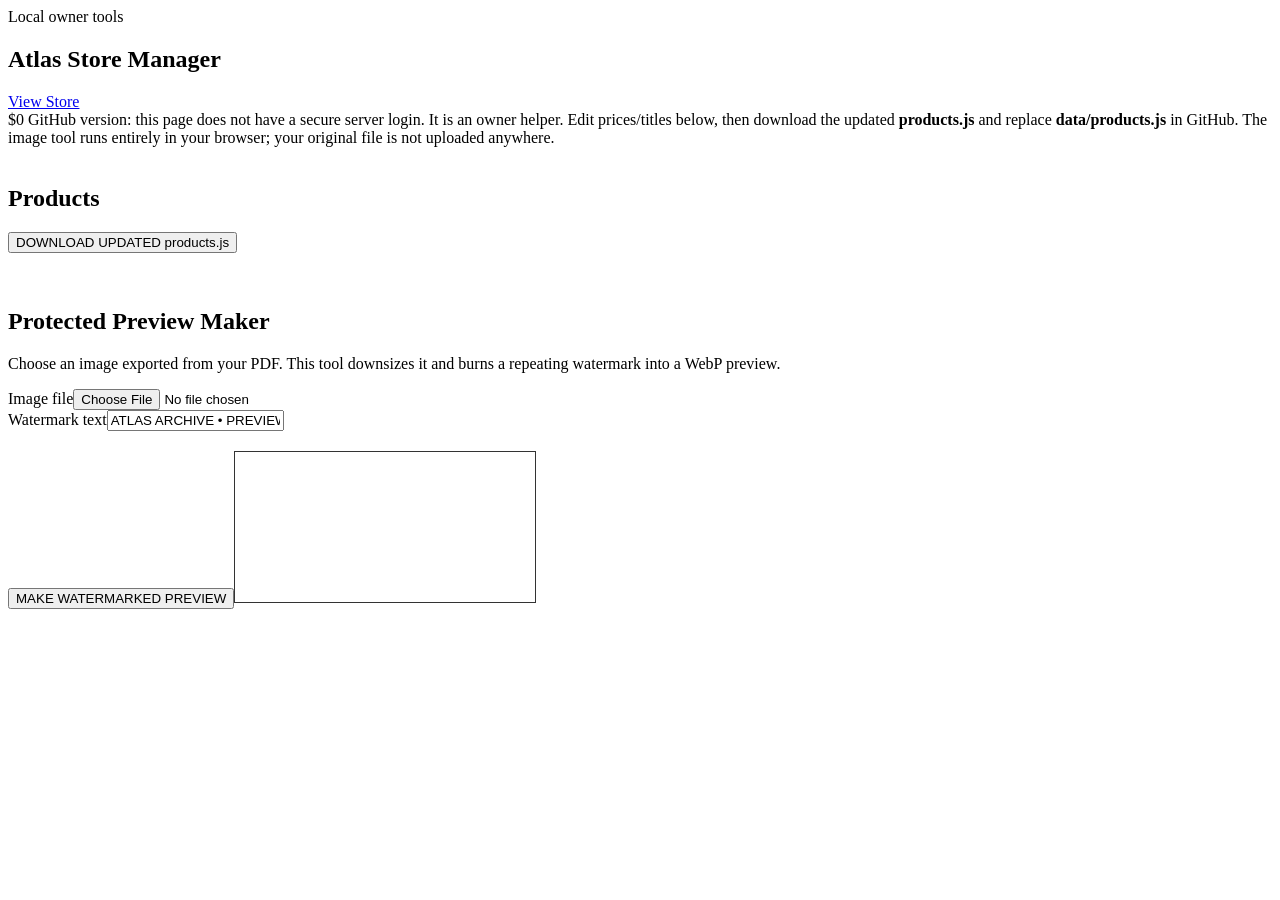
==== index.html @ 28c66abd "Add files via upload" ====
<!doctype html><html><head><meta charset="utf-8"><meta name="viewport" content="width=device-width,initial-scale=1"><title>Atlas Owner Tools</title><link rel="stylesheet" href="../css/store.css"></head><body><main class="wrap"><div class="sectionhead"><div><div class="eyebrow">Local owner tools</div><h2>Atlas Store Manager</h2></div><a class="btn ghost" href="../index.html">View Store</a></div><div class="notice">$0 GitHub version: this page does not have a secure server login. It is an owner helper. Edit prices/titles below, then download the updated <b>products.js</b> and replace <b>data/products.js</b> in GitHub. The image tool runs entirely in your browser; your original file is not uploaded anywhere.</div><h2 style="font-family:Georgia,serif;margin-top:38px">Products</h2><div id="products"></div><button onclick="downloadProducts()">DOWNLOAD UPDATED products.js</button><h2 style="font-family:Georgia,serif;margin-top:55px">Protected Preview Maker</h2><p class="meta">Choose an image exported from your PDF. This tool downsizes it and burns a repeating watermark into a WebP preview.</p><div class="field"><label>Image file</label><input type="file" id="imgfile" accept="image/*"></div><div class="field"><label>Watermark text</label><input id="wm" value="ATLAS ARCHIVE • PREVIEW • NOT FOR REPRODUCTION"></div><button onclick="makePreview()">MAKE WATERMARKED PREVIEW</button><canvas id="canvas" style="max-width:100%;margin-top:20px;border:1px solid #333"></canvas></main><script src="../data/products.js"></script><script>
let p=structuredClone(window.ATLAS_PRODUCTS);function draw(){products.innerHTML=p.map((x,i)=>`<div class="card" style="padding:18px;margin:12px 0"><div class="row"><b>${i+1}. ${x.title}</b><span>${x.id}</span></div><div class="field"><label>Title</label><input value="${x.title.replaceAll('"','&quot;')}" onchange="p[${i}].title=this.value"></div><div class="field"><label>Price CAD</label><input type="number" value="${x.price}" onchange="p[${i}].price=Number(this.value)"></div><div class="field"><label>Description</label><input value="${x.description.replaceAll('"','&quot;')}" onchange="p[${i}].description=this.value"></div></div>`).join('')}function downloadProducts(){let s='window.ATLAS_PRODUCTS = '+JSON.stringify(p,null,2)+';\n';let a=document.createElement('a');a.href=URL.createObjectURL(new Blob([s],{type:'text/javascript'}));a.download='products.js';a.click()}function makePreview(){let f=imgfile.files[0];if(!f)return alert('Choose an image first.');let im=new Image();im.onload=()=>{let max=1600,sc=Math.min(1,max/im.width,max/im.height),c=canvas;c.width=Math.round(im.width*sc);c.height=Math.round(im.height*sc);let x=c.getContext('2d');x.drawImage(im,0,0,c.width,c.height);x.save();x.globalAlpha=.24;x.fillStyle='#111';x.font='bold 34px system-ui';x.rotate(-Math.PI/9);for(let yy=-c.height;yy<c.height*2;yy+=180)for(let xx=-c.width;xx<c.width*2;xx+=760)x.fillText(wm.value,xx,yy);x.restore();c.toBlob(b=>{let a=document.createElement('a');a.href=URL.createObjectURL(b);a.download='atlas-preview.webp';a.textContent='DOWNLOAD PREVIEW';a.className='btn';a.style.display='inline-block';a.style.margin='15px 0';c.after(a)},'image/webp',.74)};im.src=URL.createObjectURL(f)}draw();</script></body></html>
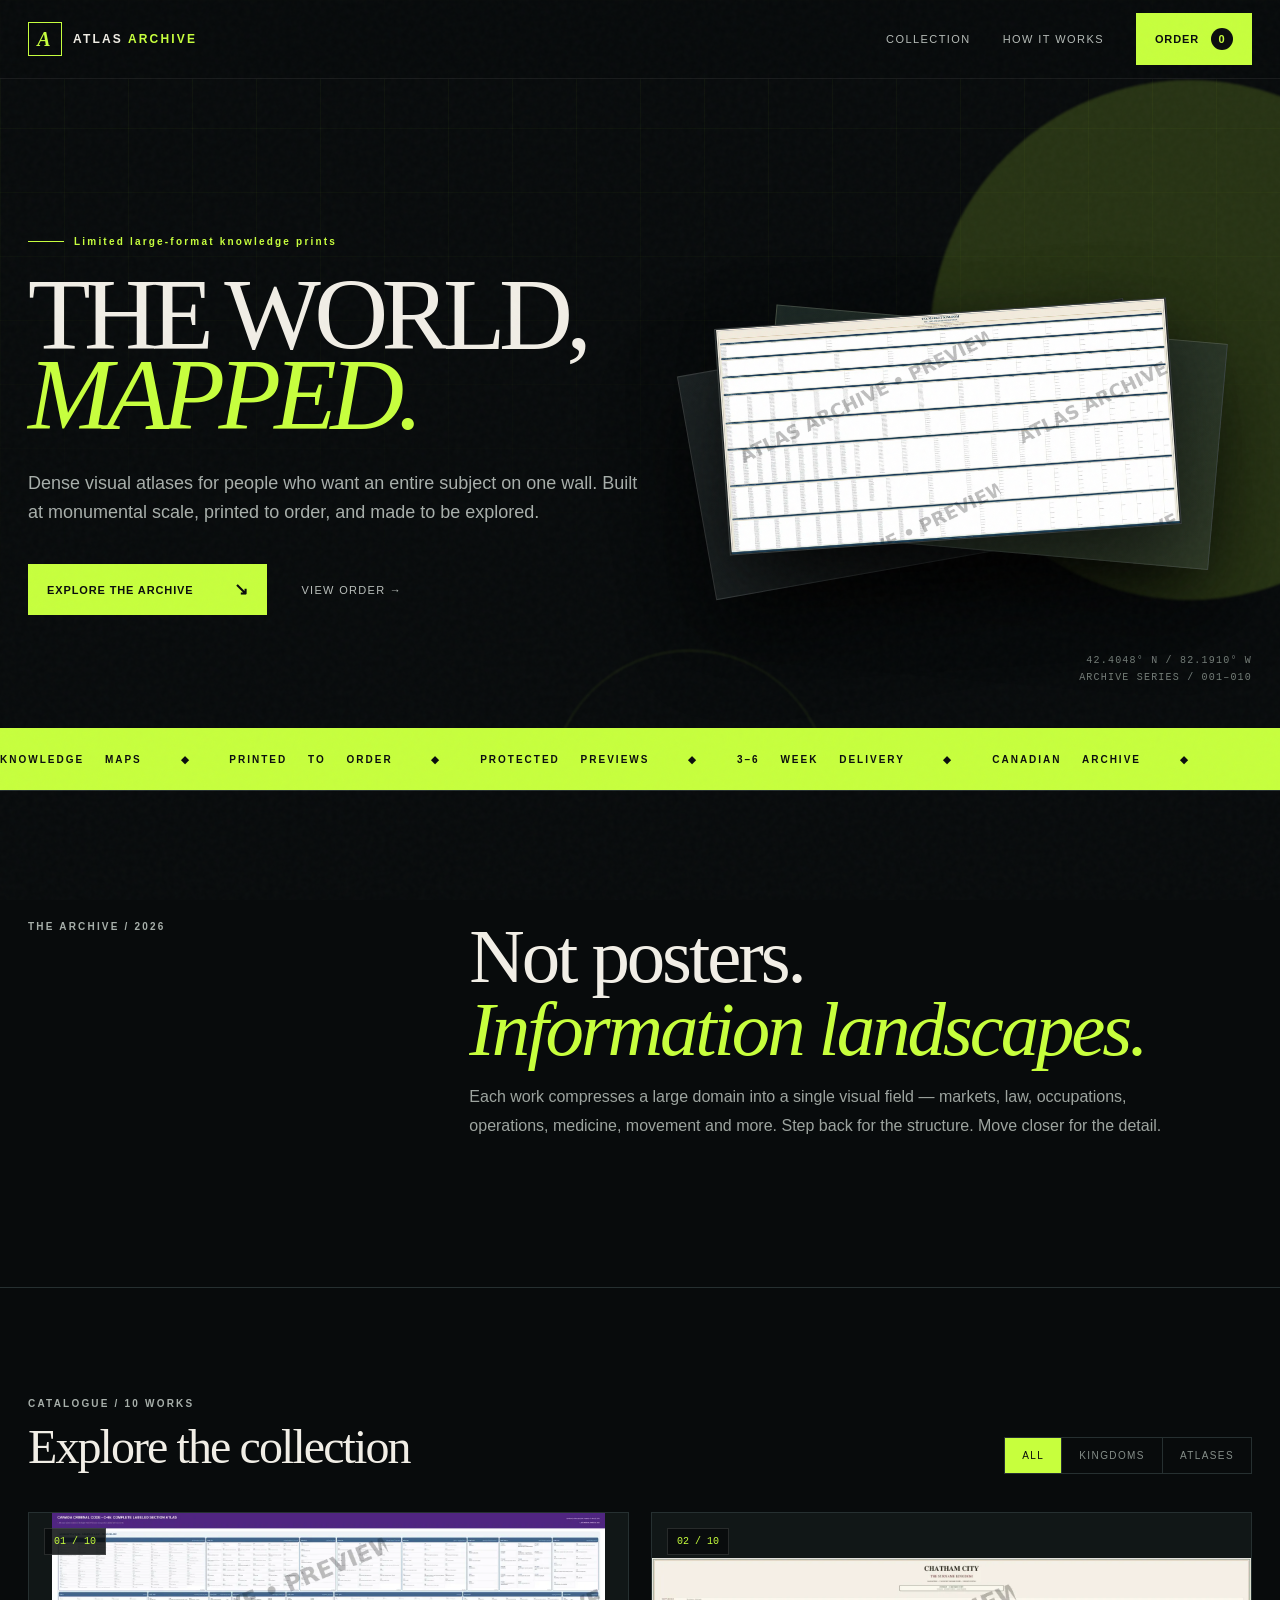
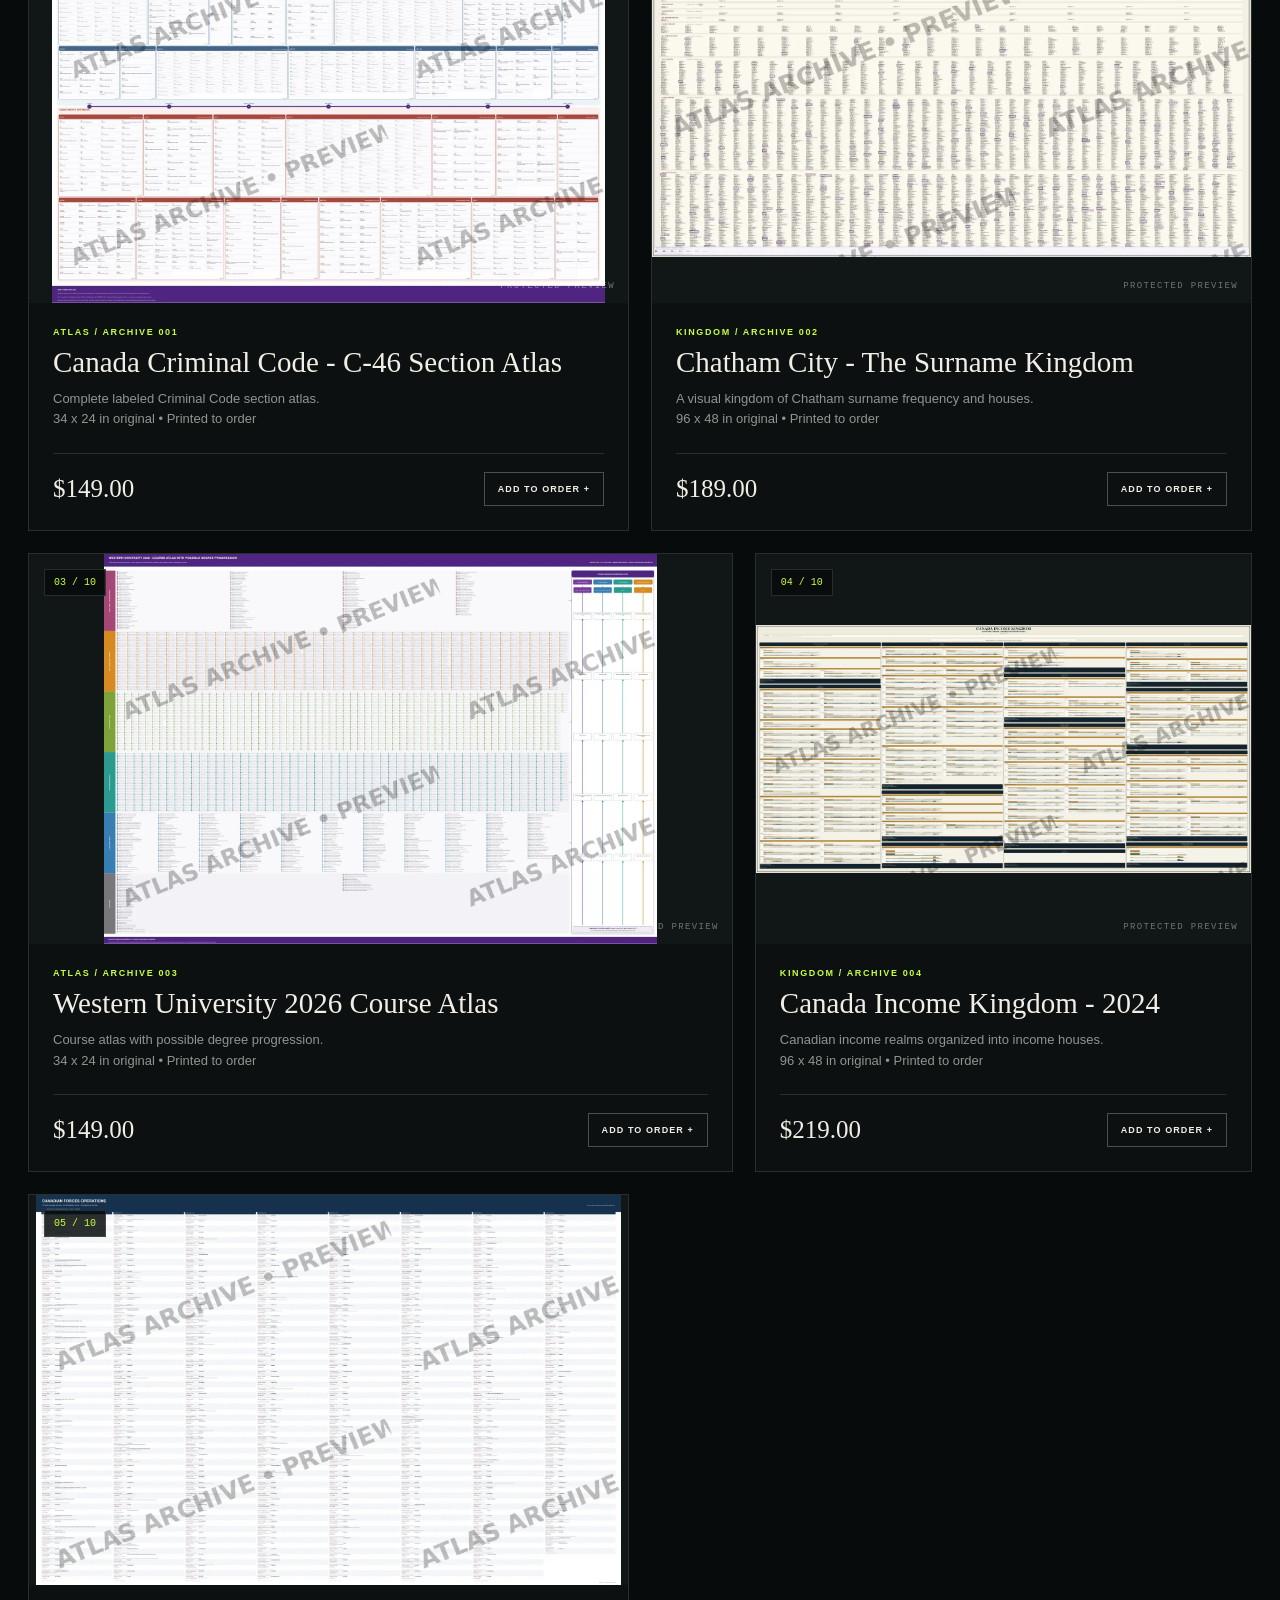
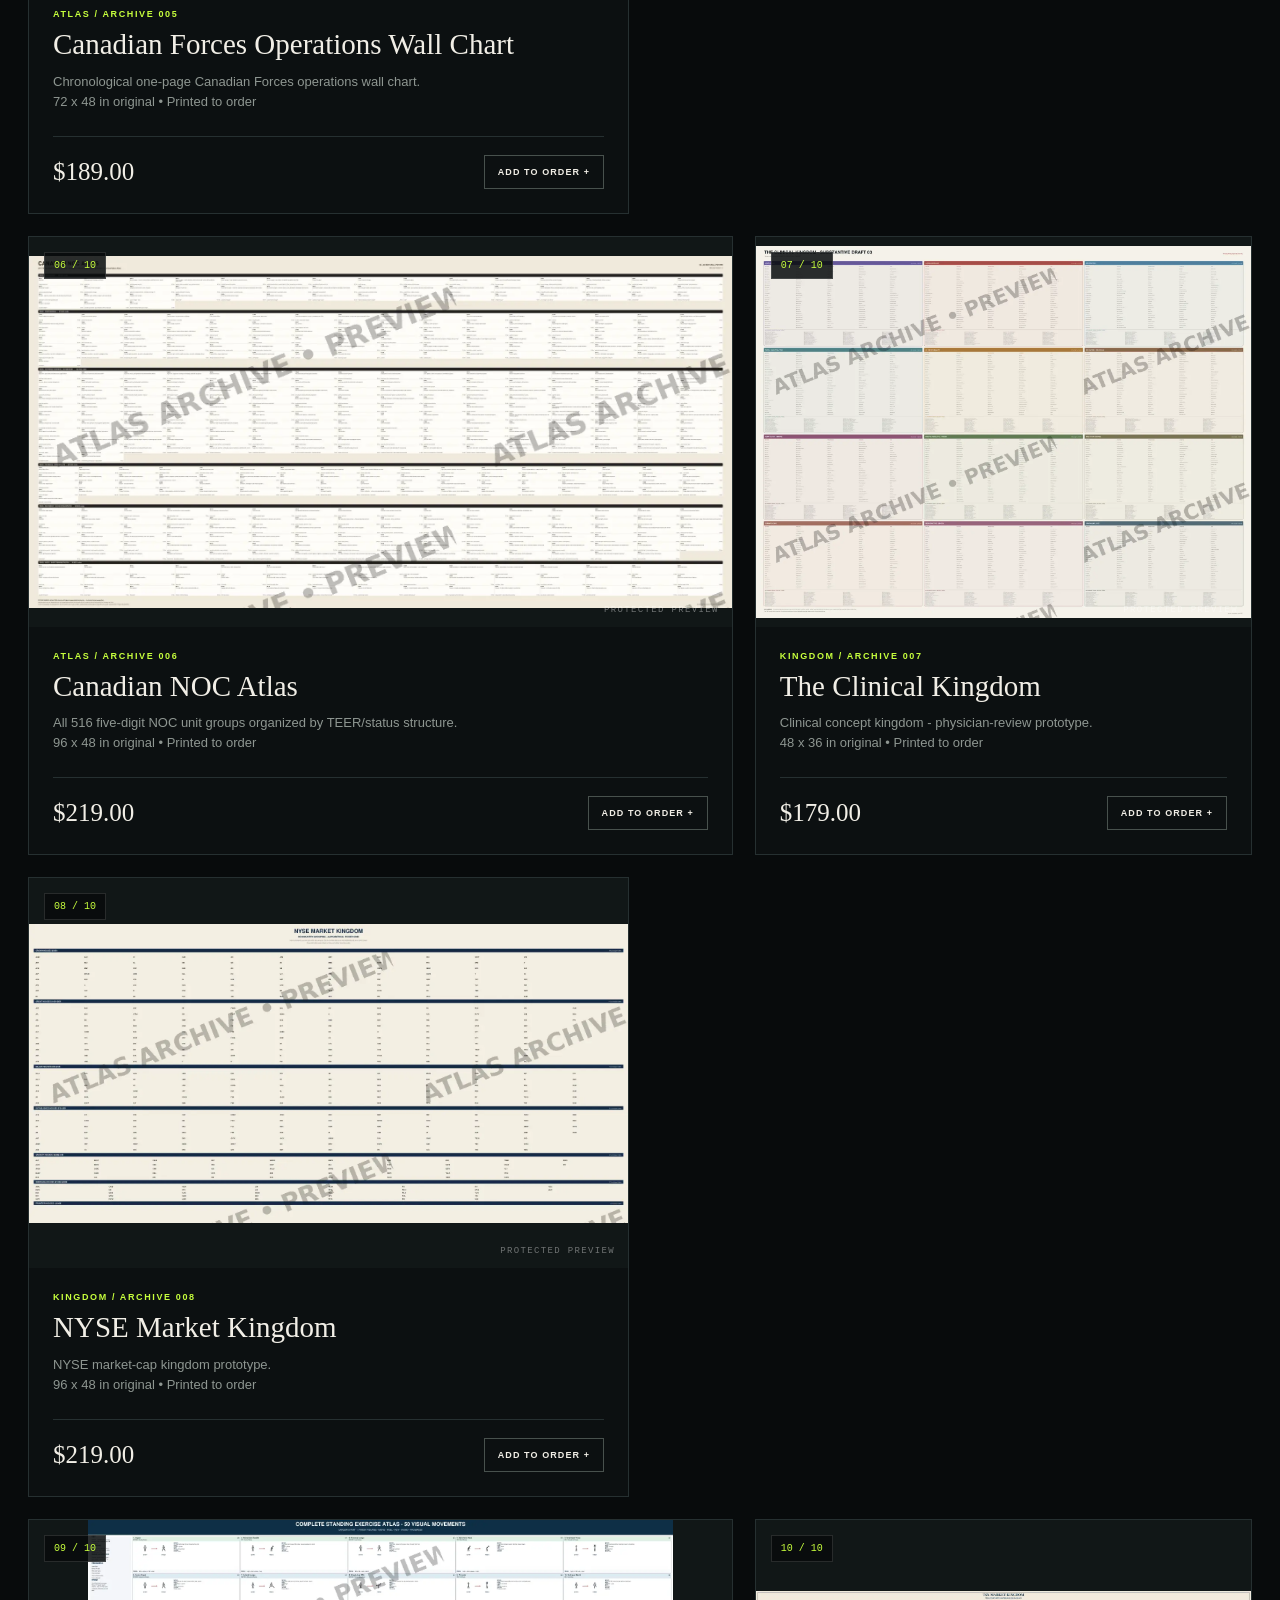
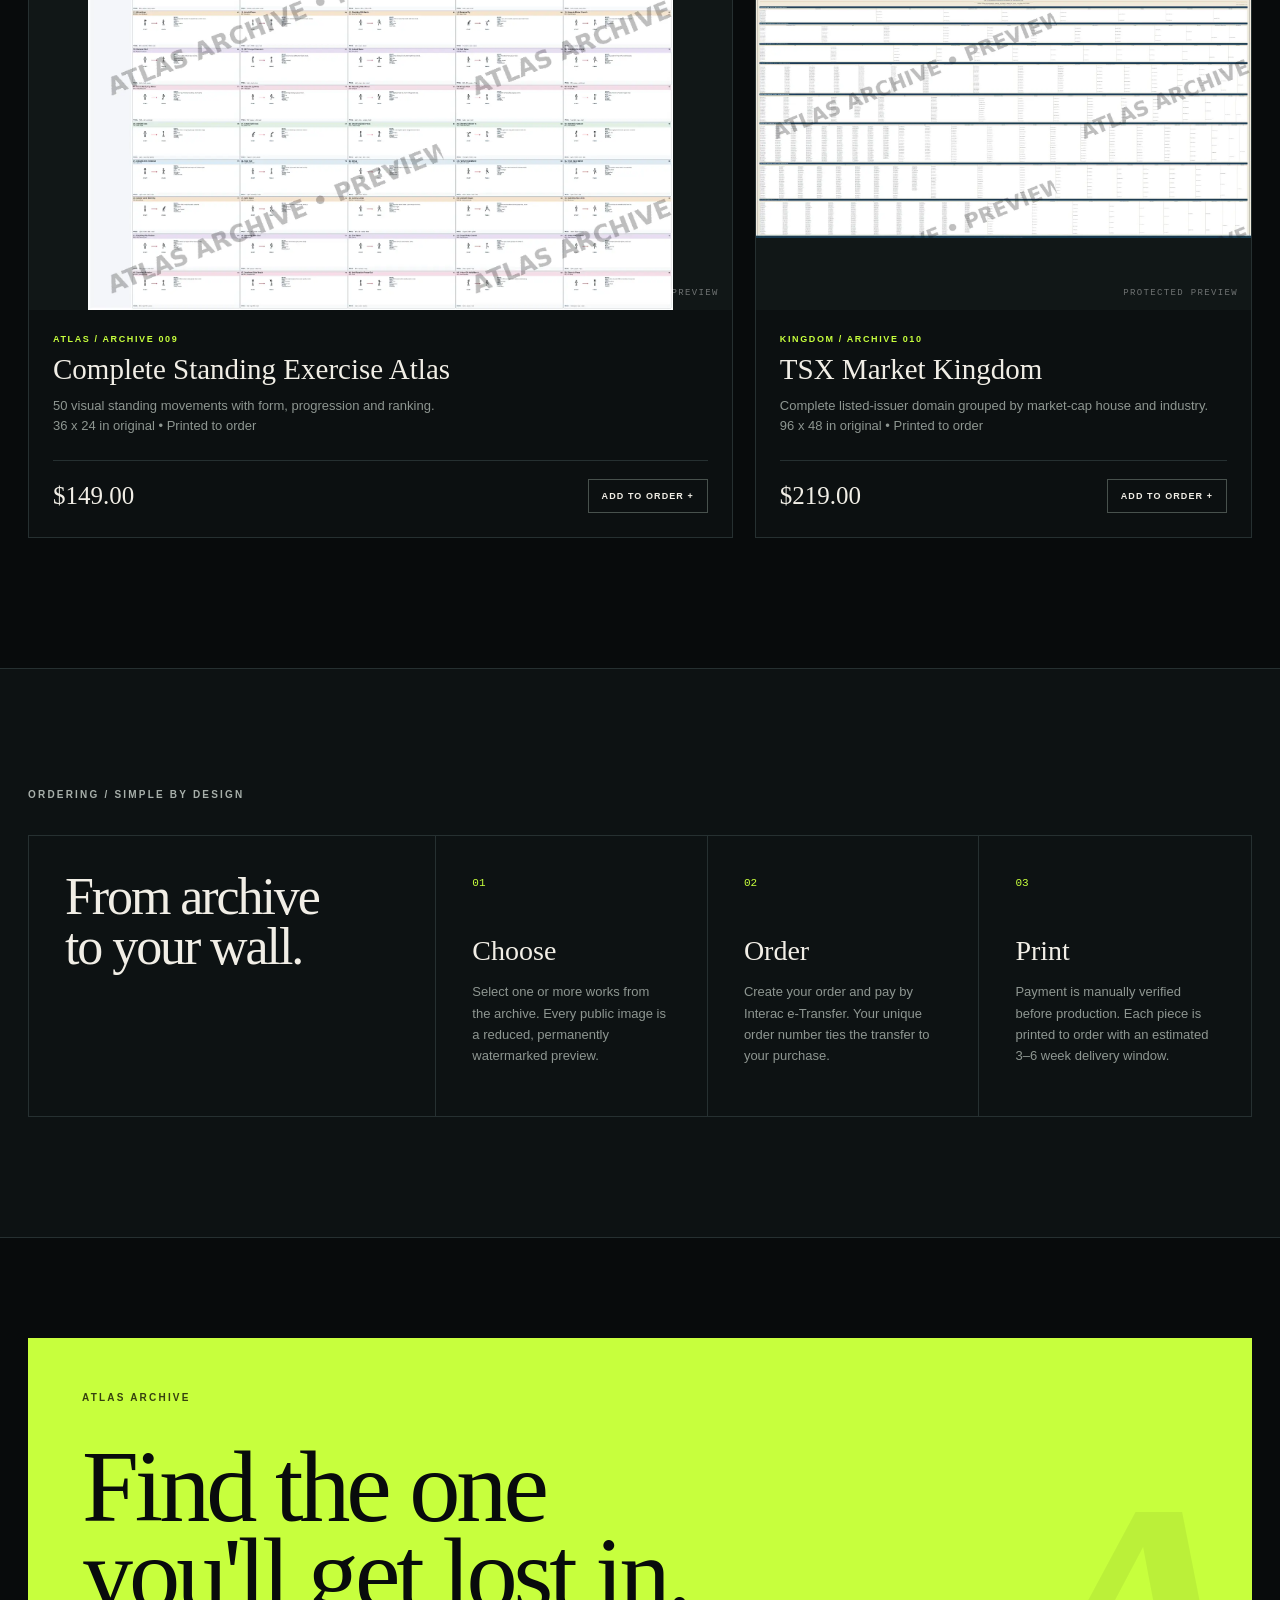
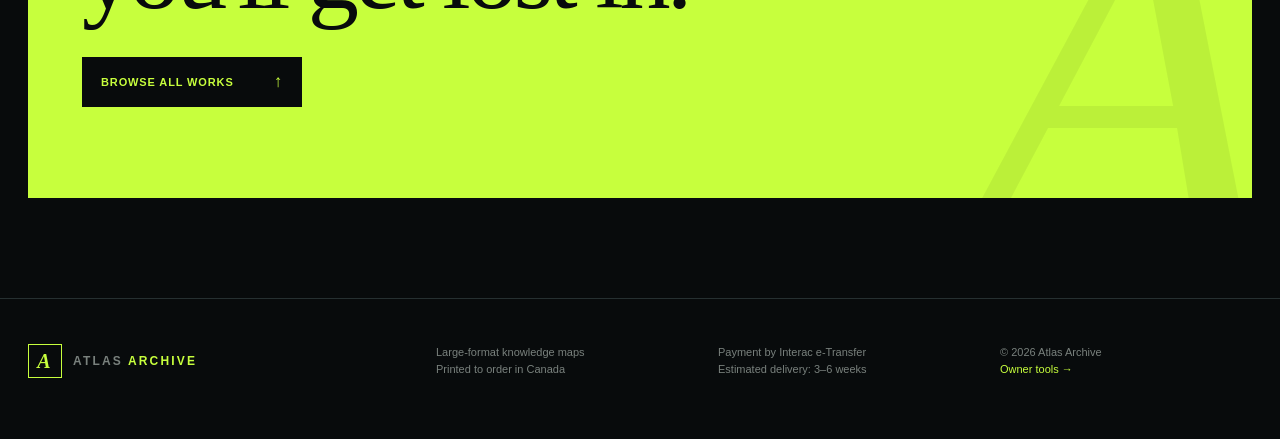
==== commit a46ebbcc: "Add files via upload" ====
--- a/index.html
+++ b/index.html
@@ -1,2 +1,10 @@
-<!doctype html><html><head><meta charset="utf-8"><meta name="viewport" content="width=device-width,initial-scale=1"><title>Atlas Owner Tools</title><link rel="stylesheet" href="../css/store.css"></head><body><main class="wrap"><div class="sectionhead"><div><div class="eyebrow">Local owner tools</div><h2>Atlas Store Manager</h2></div><a class="btn ghost" href="../index.html">View Store</a></div><div class="notice">$0 GitHub version: this page does not have a secure server login. It is an owner helper. Edit prices/titles below, then download the updated <b>products.js</b> and replace <b>data/products.js</b> in GitHub. The image tool runs entirely in your browser; your original file is not uploaded anywhere.</div><h2 style="font-family:Georgia,serif;margin-top:38px">Products</h2><div id="products"></div><button onclick="downloadProducts()">DOWNLOAD UPDATED products.js</button><h2 style="font-family:Georgia,serif;margin-top:55px">Protected Preview Maker</h2><p class="meta">Choose an image exported from your PDF. This tool downsizes it and burns a repeating watermark into a WebP preview.</p><div class="field"><label>Image file</label><input type="file" id="imgfile" accept="image/*"></div><div class="field"><label>Watermark text</label><input id="wm" value="ATLAS ARCHIVE • PREVIEW • NOT FOR REPRODUCTION"></div><button onclick="makePreview()">MAKE WATERMARKED PREVIEW</button><canvas id="canvas" style="max-width:100%;margin-top:20px;border:1px solid #333"></canvas></main><script src="../data/products.js"></script><script>
-let p=structuredClone(window.ATLAS_PRODUCTS);function draw(){products.innerHTML=p.map((x,i)=>`<div class="card" style="padding:18px;margin:12px 0"><div class="row"><b>${i+1}. ${x.title}</b><span>${x.id}</span></div><div class="field"><label>Title</label><input value="${x.title.replaceAll('"','&quot;')}" onchange="p[${i}].title=this.value"></div><div class="field"><label>Price CAD</label><input type="number" value="${x.price}" onchange="p[${i}].price=Number(this.value)"></div><div class="field"><label>Description</label><input value="${x.description.replaceAll('"','&quot;')}" onchange="p[${i}].description=this.value"></div></div>`).join('')}function downloadProducts(){let s='window.ATLAS_PRODUCTS = '+JSON.stringify(p,null,2)+';\n';let a=document.createElement('a');a.href=URL.createObjectURL(new Blob([s],{type:'text/javascript'}));a.download='products.js';a.click()}function makePreview(){let f=imgfile.files[0];if(!f)return alert('Choose an image first.');let im=new Image();im.onload=()=>{let max=1600,sc=Math.min(1,max/im.width,max/im.height),c=canvas;c.width=Math.round(im.width*sc);c.height=Math.round(im.height*sc);let x=c.getContext('2d');x.drawImage(im,0,0,c.width,c.height);x.save();x.globalAlpha=.24;x.fillStyle='#111';x.font='bold 34px system-ui';x.rotate(-Math.PI/9);for(let yy=-c.height;yy<c.height*2;yy+=180)for(let xx=-c.width;xx<c.width*2;xx+=760)x.fillText(wm.value,xx,yy);x.restore();c.toBlob(b=>{let a=document.createElement('a');a.href=URL.createObjectURL(b);a.download='atlas-preview.webp';a.textContent='DOWNLOAD PREVIEW';a.className='btn';a.style.display='inline-block';a.style.margin='15px 0';c.after(a)},'image/webp',.74)};im.src=URL.createObjectURL(f)}draw();</script></body></html>
+<!doctype html><html lang="en"><head><meta charset="utf-8"><meta name="viewport" content="width=device-width,initial-scale=1"><meta name="theme-color" content="#080b0c"><title>Atlas Archive — Knowledge at Wall Scale</title><link rel="stylesheet" href="store.css"></head><body>
+<div class="grain"></div><header class="top"><div class="wrap"><nav><a class="brand" href="#top"><span class="mark">A</span><span>ATLAS <b>ARCHIVE</b></span></a><div class="navlinks"><a href="#collection">Collection</a><a href="#process">How it works</a><button class="bag" onclick="openCart()">ORDER <span id="cartCount">0</span></button></div></nav></div></header>
+<main id="top"><section class="hero"><div class="hero-grid"></div><div class="orb orb-a"></div><div class="orb orb-b"></div><div class="wrap hero-inner"><div><div class="eyebrow"><i></i> Limited large-format knowledge prints</div><h1>THE WORLD,<br><em>MAPPED.</em></h1><p class="lede">Dense visual atlases for people who want an entire subject on one wall. Built at monumental scale, printed to order, and made to be explored.</p><div class="hero-actions"><a class="primary" href="#collection">EXPLORE THE ARCHIVE <span>↘</span></a><button class="textbtn" onclick="openCart()">VIEW ORDER →</button></div></div><div class="hero-art"><div class="poster-stack"><div class="poster p3"></div><div class="poster p2"></div><div class="poster p1"><img src="atlas-10.webp" alt="Protected preview of TSX Market Kingdom"></div></div><div class="coordinate">42.4048° N / 82.1910° W<br>ARCHIVE SERIES / 001–010</div></div></div><div class="ticker"><div>KNOWLEDGE MAPS <b>◆</b> PRINTED TO ORDER <b>◆</b> PROTECTED PREVIEWS <b>◆</b> 3–6 WEEK DELIVERY <b>◆</b> CANADIAN ARCHIVE <b>◆</b></div></div></section>
+<section class="manifesto"><div class="wrap split"><div class="label">THE ARCHIVE / 2026</div><div><h2>Not posters.<br><span>Information landscapes.</span></h2><p>Each work compresses a large domain into a single visual field — markets, law, occupations, operations, medicine, movement and more. Step back for the structure. Move closer for the detail.</p></div></div></section>
+<section class="collection wrap" id="collection"><div class="sectionhead"><div><div class="label">CATALOGUE / 10 WORKS</div><h2>Explore the collection</h2></div><div class="filters"><button class="filter active" data-filter="all">ALL</button><button class="filter" data-filter="kingdom">KINGDOMS</button><button class="filter" data-filter="atlas">ATLASES</button></div></div><div class="grid" id="grid"></div></section>
+<section class="process" id="process"><div class="wrap"><div class="label">ORDERING / SIMPLE BY DESIGN</div><div class="process-grid"><div class="process-title"><h2>From archive<br>to your wall.</h2></div><div class="step"><b>01</b><h3>Choose</h3><p>Select one or more works from the archive. Every public image is a reduced, permanently watermarked preview.</p></div><div class="step"><b>02</b><h3>Order</h3><p>Create your order and pay by Interac e-Transfer. Your unique order number ties the transfer to your purchase.</p></div><div class="step"><b>03</b><h3>Print</h3><p>Payment is manually verified before production. Each piece is printed to order with an estimated 3–6 week delivery window.</p></div></div></div></section>
+<section class="closing"><div class="wrap"><div class="closing-card"><div class="label">ATLAS ARCHIVE</div><h2>Find the one<br>you'll get lost in.</h2><a class="primary dark" href="#collection">BROWSE ALL WORKS <span>↑</span></a><div class="bigmark">A</div></div></div></section></main>
+<footer><div class="wrap footer-grid"><div class="brand"><span class="mark">A</span><span>ATLAS <b>ARCHIVE</b></span></div><div>Large-format knowledge maps<br>Printed to order in Canada</div><div>Payment by Interac e-Transfer<br>Estimated delivery: 3–6 weeks</div><div>© 2026 Atlas Archive<br><a href="admin.html" style="color:#c7ff3d">Owner tools →</a></div></div></footer>
+<div class="scrim" id="scrim" onclick="closeCart()"></div><aside class="drawer" id="drawer"><div class="drawer-head"><div><div class="label">YOUR SELECTION</div><h2>Order</h2></div><button class="x" onclick="closeCart()">×</button></div><div id="cartItems"></div><div id="checkout"></div></aside>
+<script src="products.js"></script><script src="store.js"></script></body></html>
--- a/store.css
+++ b/store.css
@@ -0,0 +1 @@
+:root{--bg:#080b0c;--panel:#101516;--ink:#f1eee6;--muted:#8f9692;--line:#263031;--lime:#c7ff3d;--acid:#e2ff95;--paper:#e9e2d2;--black:#080b0c}*{box-sizing:border-box}html{scroll-behavior:smooth}body{margin:0;background:var(--bg);color:var(--ink);font-family:Arial,Helvetica,sans-serif;overflow-x:hidden}body.lock{overflow:hidden}a{color:inherit;text-decoration:none}button{font:inherit}.wrap{width:min(1380px,calc(100% - 56px));margin:auto}.grain{position:fixed;inset:0;pointer-events:none;z-index:100;opacity:.035;background-image:url("data:image/svg+xml,%3Csvg viewBox='0 0 180 180' xmlns='http://www.w3.org/2000/svg'%3E%3Cfilter id='n'%3E%3CfeTurbulence type='fractalNoise' baseFrequency='.85' numOctaves='3' stitchTiles='stitch'/%3E%3C/filter%3E%3Crect width='100%25' height='100%25' filter='url(%23n)' opacity='.8'/%3E%3C/svg%3E")}.top{position:fixed;top:0;left:0;right:0;z-index:50;background:#080b0cc9;backdrop-filter:blur(16px);border-bottom:1px solid #ffffff12}.top nav{height:78px;display:flex;align-items:center;justify-content:space-between}.brand{display:flex;align-items:center;gap:11px;font-size:12px;font-weight:700;letter-spacing:.18em}.brand b{color:var(--lime)}.mark{display:grid;place-items:center;width:34px;height:34px;border:1px solid var(--lime);color:var(--lime);font-family:Georgia,serif;font-size:20px;font-style:italic}.navlinks{display:flex;align-items:center;gap:32px;font-size:11px;letter-spacing:.13em;text-transform:uppercase}.navlinks a{color:#b6bcb8}.bag,.primary{border:0;background:var(--lime);color:#0a0d0d;padding:15px 19px;font-weight:800;letter-spacing:.08em;font-size:11px;cursor:pointer}.bag span{display:inline-grid;place-items:center;margin-left:8px;width:22px;height:22px;border-radius:50%;background:#0a0d0d;color:var(--lime)}.hero{min-height:790px;position:relative;overflow:hidden;padding-top:78px;border-bottom:1px solid var(--line)}.hero-grid{position:absolute;inset:0;background-image:linear-gradient(#c7ff3d0b 1px,transparent 1px),linear-gradient(90deg,#c7ff3d0b 1px,transparent 1px);background-size:64px 64px;mask-image:linear-gradient(to bottom,#000 0%,transparent 80%)}.orb{position:absolute;border-radius:50%;filter:blur(1px);opacity:.16}.orb-a{width:520px;height:520px;background:var(--lime);right:-170px;top:80px}.orb-b{width:280px;height:280px;border:1px solid var(--lime);left:43%;bottom:-140px}.hero-inner{min-height:650px;display:grid;grid-template-columns:1.05fr .95fr;align-items:center;position:relative;z-index:2;padding-top:45px}.eyebrow,.label{font-size:10px;letter-spacing:.22em;font-weight:700;color:#a7afaa}.eyebrow{display:flex;align-items:center;gap:10px;color:var(--lime)}.eyebrow i{width:36px;height:1px;background:var(--lime)}h1{font-family:Georgia,'Times New Roman',serif;font-size:clamp(72px,8vw,132px);line-height:.78;letter-spacing:-.065em;font-weight:400;margin:28px 0 34px}h1 em{color:var(--lime);font-weight:400}.lede{max-width:620px;font-size:18px;line-height:1.65;color:#a8afab}.hero-actions{display:flex;align-items:center;gap:28px;margin-top:36px}.primary{display:inline-flex;gap:40px;align-items:center}.primary span{font-size:17px}.textbtn{border:0;background:none;color:#b9bfbb;font-size:11px;letter-spacing:.12em;cursor:pointer}.hero-art{height:540px;position:relative}.poster-stack{position:absolute;inset:0;display:grid;place-items:center;perspective:1000px}.poster{position:absolute;width:78%;aspect-ratio:2/1;border:1px solid #ffffff24;box-shadow:0 35px 80px #0009;overflow:hidden;background:#171d1d}.poster img{width:100%;height:100%;object-fit:contain;display:block}.p1{transform:rotate(-4deg) translate(-3%,0);z-index:3}.p2{transform:rotate(5deg) translate(7%,4%);z-index:2;background:linear-gradient(135deg,#1c2825,#303c28)}.p3{transform:rotate(-10deg) translate(-10%,7%);z-index:1;background:linear-gradient(135deg,#1d2425,#151919)}.coordinate{position:absolute;right:0;bottom:10px;text-align:right;font:10px/1.7 monospace;letter-spacing:.12em;color:#737c77}.ticker{height:62px;background:var(--lime);color:#0a0d0d;display:flex;align-items:center;overflow:hidden;white-space:nowrap;font-size:10px;font-weight:800;letter-spacing:.2em}.ticker div{word-spacing:16px;animation:ticker 26s linear infinite}.ticker b{margin:0 18px}@keyframes ticker{to{transform:translateX(-35%)}}.manifesto{padding:130px 0;border-bottom:1px solid var(--line)}.split{display:grid;grid-template-columns:1fr 2fr;gap:50px}.manifesto h2,.sectionhead h2,.process h2,.closing h2{font-family:Georgia,serif;font-weight:400;letter-spacing:-.04em}.manifesto h2{font-size:clamp(48px,6vw,90px);line-height:.95;margin:0}.manifesto h2 span{color:var(--lime);font-style:italic}.manifesto p{max-width:700px;color:#9da49f;line-height:1.8;font-size:16px}.collection{padding:110px 0 130px}.sectionhead{display:flex;justify-content:space-between;align-items:end;margin-bottom:38px}.sectionhead h2{font-size:48px;margin:10px 0 0}.filters{display:flex;border:1px solid var(--line)}.filter{background:none;border:0;border-right:1px solid var(--line);color:#858e89;padding:12px 17px;font-size:10px;letter-spacing:.14em;cursor:pointer}.filter:last-child{border:0}.filter.active{background:var(--lime);color:#0a0d0d}.grid{display:grid;grid-template-columns:repeat(12,1fr);gap:22px}.card{grid-column:span 6;border:1px solid var(--line);background:#0c1011;position:relative;overflow:hidden;transition:transform .3s,border-color .3s}.card:nth-child(3n){grid-column:span 7}.card:nth-child(3n+1):not(:first-child){grid-column:span 5}.card:hover{transform:translateY(-5px);border-color:#52615c}.art{height:390px;background:#111717;display:flex;align-items:center;justify-content:center;position:relative;overflow:hidden}.art:after{content:'PROTECTED PREVIEW';position:absolute;right:13px;bottom:12px;font:9px monospace;letter-spacing:.15em;color:#ffffff65}.art img{width:100%;height:100%;object-fit:contain;transition:transform .6s ease}.card:hover .art img{transform:scale(1.035)}.index{position:absolute;top:15px;left:15px;z-index:3;background:#080b0cd9;border:1px solid #ffffff20;padding:7px 9px;font:10px monospace;color:var(--lime)}.info{padding:24px}.kicker{font-size:9px;letter-spacing:.18em;color:var(--lime);font-weight:700}.info h3{font-family:Georgia,serif;font-size:29px;line-height:1.05;font-weight:400;margin:10px 0 12px}.desc{color:#8e9691;line-height:1.55;font-size:13px;min-height:42px}.product-foot{border-top:1px solid var(--line);margin-top:22px;padding-top:18px;display:flex;align-items:center;justify-content:space-between}.price{font-family:Georgia,serif;font-size:25px}.add{background:none;border:1px solid #48514d;color:var(--ink);padding:11px 13px;font-size:9px;font-weight:700;letter-spacing:.12em;cursor:pointer;transition:.2s}.add:hover{background:var(--lime);color:#080b0c;border-color:var(--lime)}.process{padding:120px 0;background:#0d1213;border-block:1px solid var(--line)}.process-grid{display:grid;grid-template-columns:1.5fr repeat(3,1fr);gap:0;margin-top:35px;border:1px solid var(--line)}.process-grid>div{padding:36px;border-right:1px solid var(--line)}.process-grid>div:last-child{border:0}.process h2{font-size:52px;line-height:.95;margin:0}.step b{font:11px monospace;color:var(--lime)}.step h3{font-family:Georgia,serif;font-size:28px;font-weight:400;margin:45px 0 14px}.step p{font-size:13px;line-height:1.65;color:#8e9691}.closing{padding:100px 0}.closing-card{min-height:460px;background:var(--lime);color:#080b0c;padding:54px;position:relative;overflow:hidden}.closing-card .label{color:#36410f}.closing h2{font-size:clamp(58px,8vw,108px);line-height:.85;margin:40px 0}.primary.dark{background:#080b0c;color:var(--lime)}.bigmark{position:absolute;right:-20px;bottom:-125px;font-family:Georgia,serif;font-style:italic;font-size:500px;line-height:1;color:#080b0c0f}footer{border-top:1px solid var(--line);padding:45px 0 60px;color:#79817d;font-size:11px;line-height:1.6}.footer-grid{display:grid;grid-template-columns:1.5fr repeat(3,1fr);gap:30px}.scrim{position:fixed;inset:0;background:#000b;z-index:70;opacity:0;pointer-events:none;transition:.25s;backdrop-filter:blur(4px)}.scrim.open{opacity:1;pointer-events:auto}.drawer{position:fixed;right:0;top:0;height:100%;width:min(520px,100%);background:#0d1213;border-left:1px solid var(--line);z-index:80;padding:30px;transform:translateX(105%);transition:.3s cubic-bezier(.2,.8,.2,1);overflow:auto}.drawer.open{transform:none}.drawer-head{display:flex;align-items:start;justify-content:space-between;margin-bottom:25px}.drawer h2{font-family:Georgia,serif;font-size:42px;font-weight:400;margin:5px 0}.x{border:1px solid var(--line);background:none;color:var(--ink);width:42px;height:42px;font-size:25px;cursor:pointer}.cartitem{display:grid;grid-template-columns:70px 1fr auto;gap:14px;align-items:center;border-top:1px solid var(--line);padding:16px 0}.cartthumb{width:70px;height:48px;object-fit:cover;background:#111}.cartitem b{font-family:Georgia,serif;font-weight:400}.remove{border:0;background:none;color:#7f8984;cursor:pointer}.total{display:flex;justify-content:space-between;padding:22px 0;border-top:1px solid var(--line);font-size:14px}.total b:last-child{font-family:Georgia,serif;font-size:24px}.field{display:grid;gap:7px;margin:13px 0}.field label{font-size:9px;letter-spacing:.12em;color:#8c9590;text-transform:uppercase}input,textarea{width:100%;padding:13px 14px;background:#080b0c;color:var(--ink);border:1px solid var(--line);outline:none}input:focus,textarea:focus{border-color:var(--lime)}.notice{padding:16px;border-left:2px solid var(--lime);background:#141b18;color:#aeb8b1;font-size:12px;line-height:1.6}.checkout-title{font-family:Georgia,serif;font-weight:400;font-size:25px}.checkout-btn{width:100%;border:0;background:var(--lime);padding:16px;font-weight:800;font-size:10px;letter-spacing:.14em;cursor:pointer}.receipt{background:#f3efe5;color:#101313;padding:28px;margin-top:18px}.receipt h2{font-family:Georgia,serif;font-weight:400}.receipt-actions{display:flex;gap:10px;margin-top:15px}.receipt-actions a,.receipt-actions button{flex:1;text-align:center;background:var(--lime);color:#080b0c;border:0;padding:13px;font-size:9px;font-weight:800;letter-spacing:.08em;cursor:pointer}.receipt-actions button{background:transparent;color:var(--ink);border:1px solid var(--line)}@media(max-width:900px){.navlinks a{display:none}.hero-inner{grid-template-columns:1fr;padding-top:90px}.hero-art{height:360px}.hero{min-height:auto}.split{grid-template-columns:1fr}.grid{display:block}.card{margin-bottom:22px}.process-grid{grid-template-columns:1fr 1fr}.process-grid>div{border-bottom:1px solid var(--line)}.footer-grid{grid-template-columns:1fr 1fr}.manifesto{padding:90px 0}}@media(max-width:560px){.wrap{width:min(100% - 30px,1380px)}.top nav{height:66px}.hero{padding-top:66px}h1{font-size:61px}.hero-inner{padding-top:65px}.hero-art{height:290px}.poster{width:92%}.hero-actions{align-items:flex-start;flex-direction:column}.manifesto h2{font-size:49px}.sectionhead{align-items:start;gap:20px;flex-direction:column}.sectionhead h2{font-size:38px}.art{height:270px}.process-grid{grid-template-columns:1fr}.process-grid>div{border-right:0}.closing-card{padding:35px 25px}.footer-grid{grid-template-columns:1fr}.navlinks{gap:10px}.brand{font-size:10px}}@media print{body>*:not(.drawer){display:none!important}.drawer{position:static;transform:none;width:100%;border:0;padding:0}.drawer>*:not(#checkout){display:none!important}#checkout>*:not(#receiptPrint){display:none!important}#receiptPrint{display:block!important}.receipt{margin:0}}
